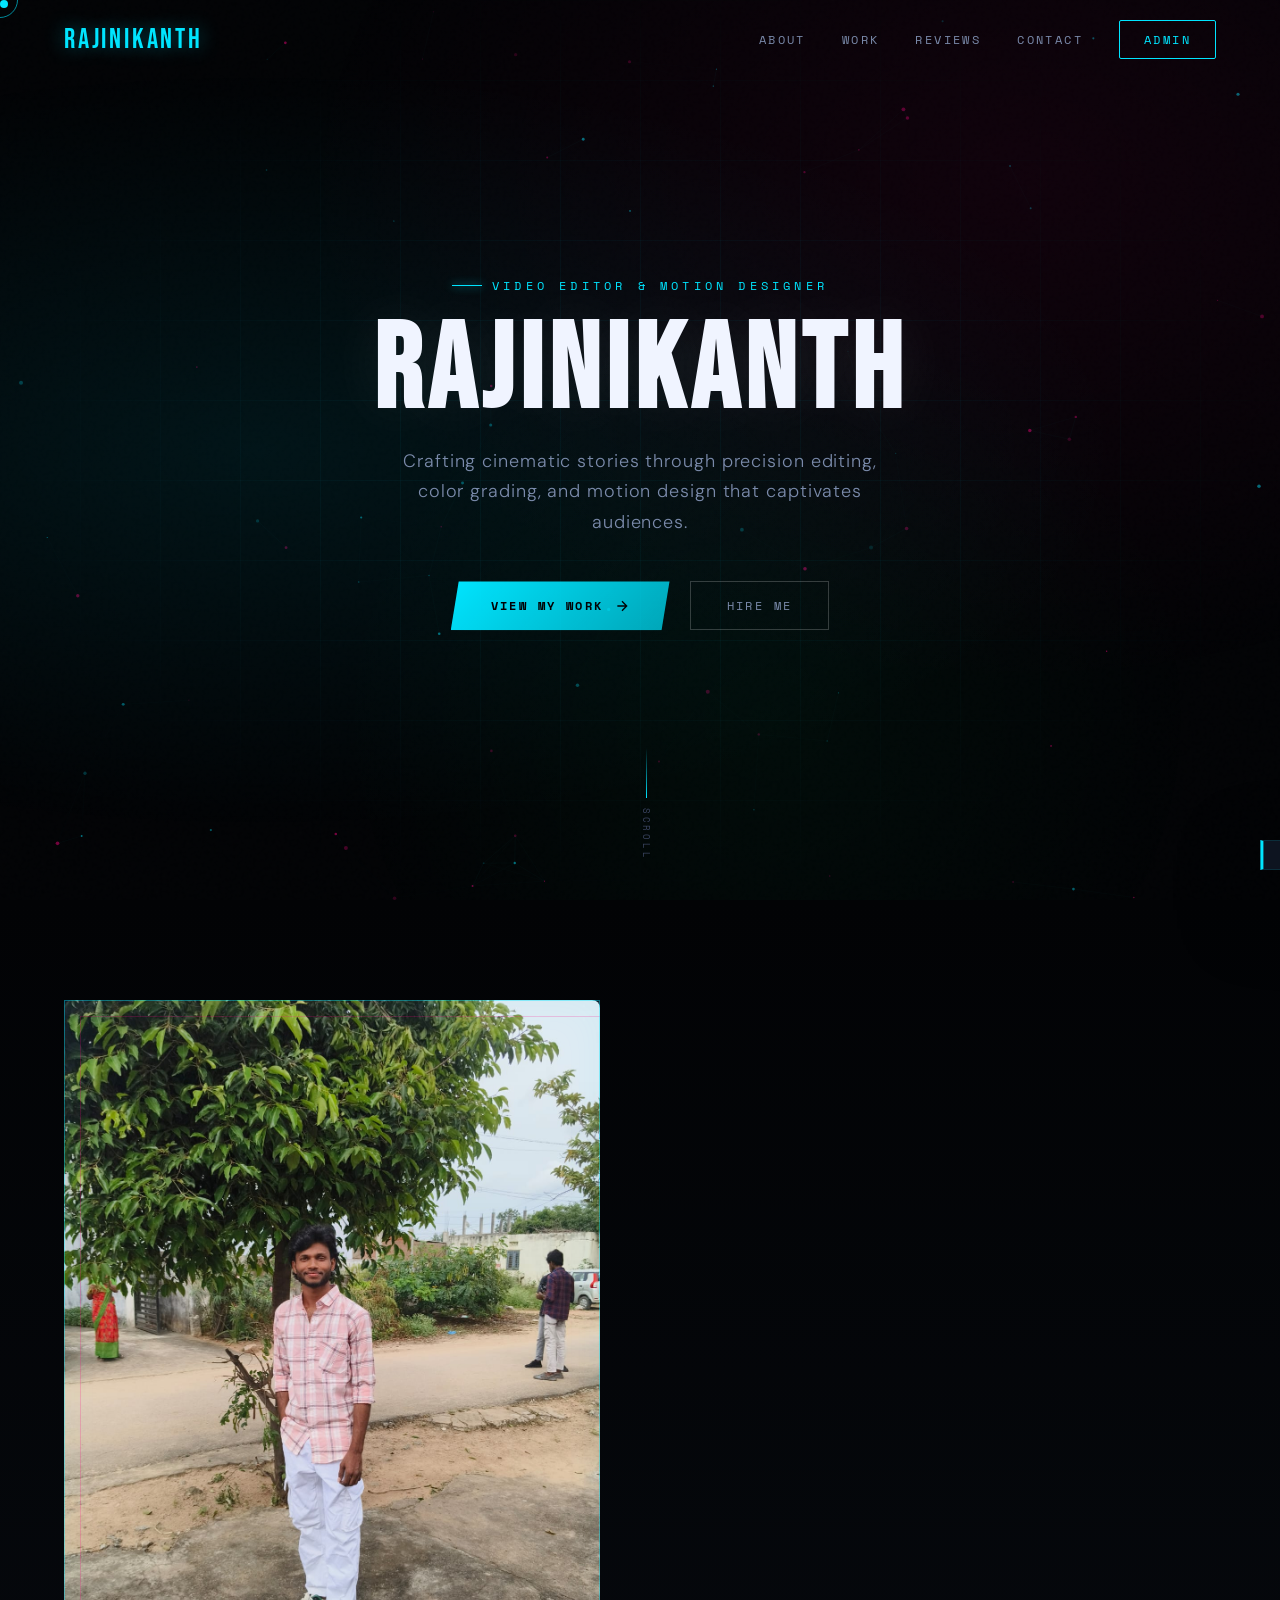
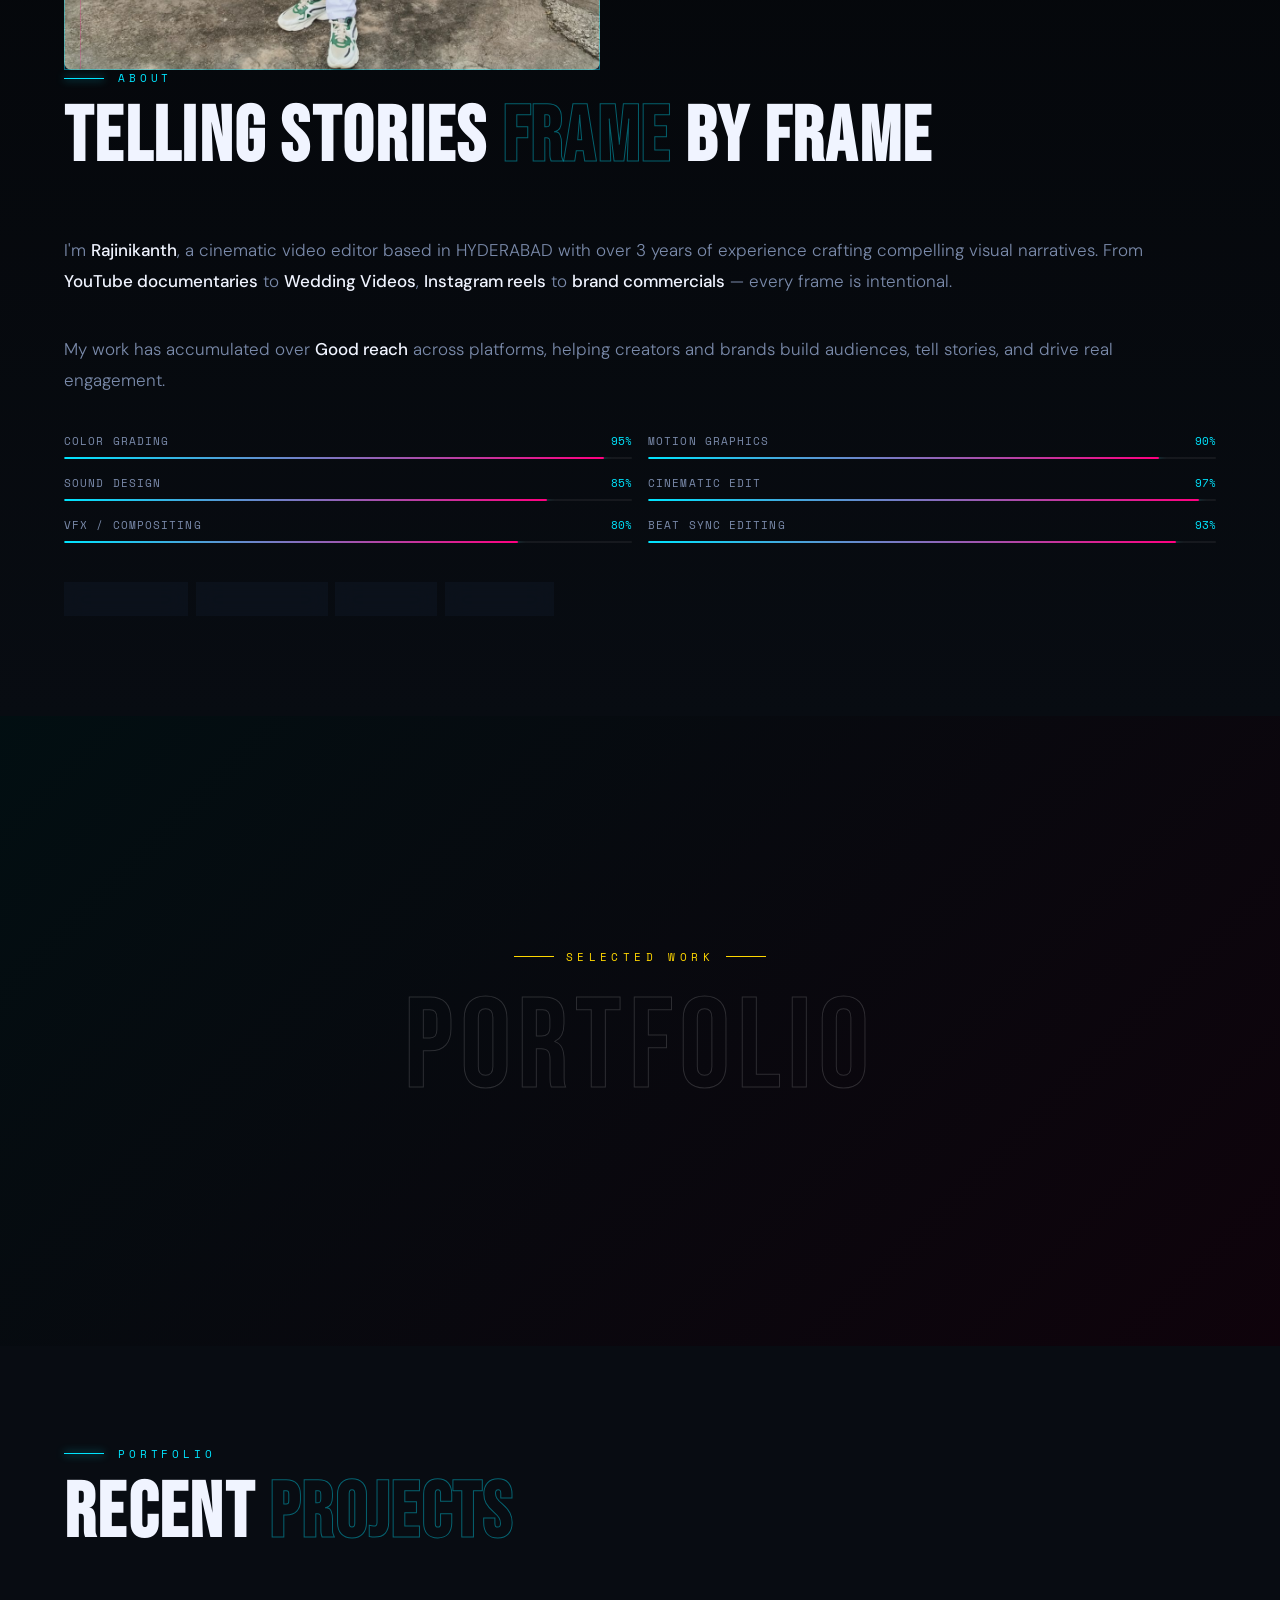
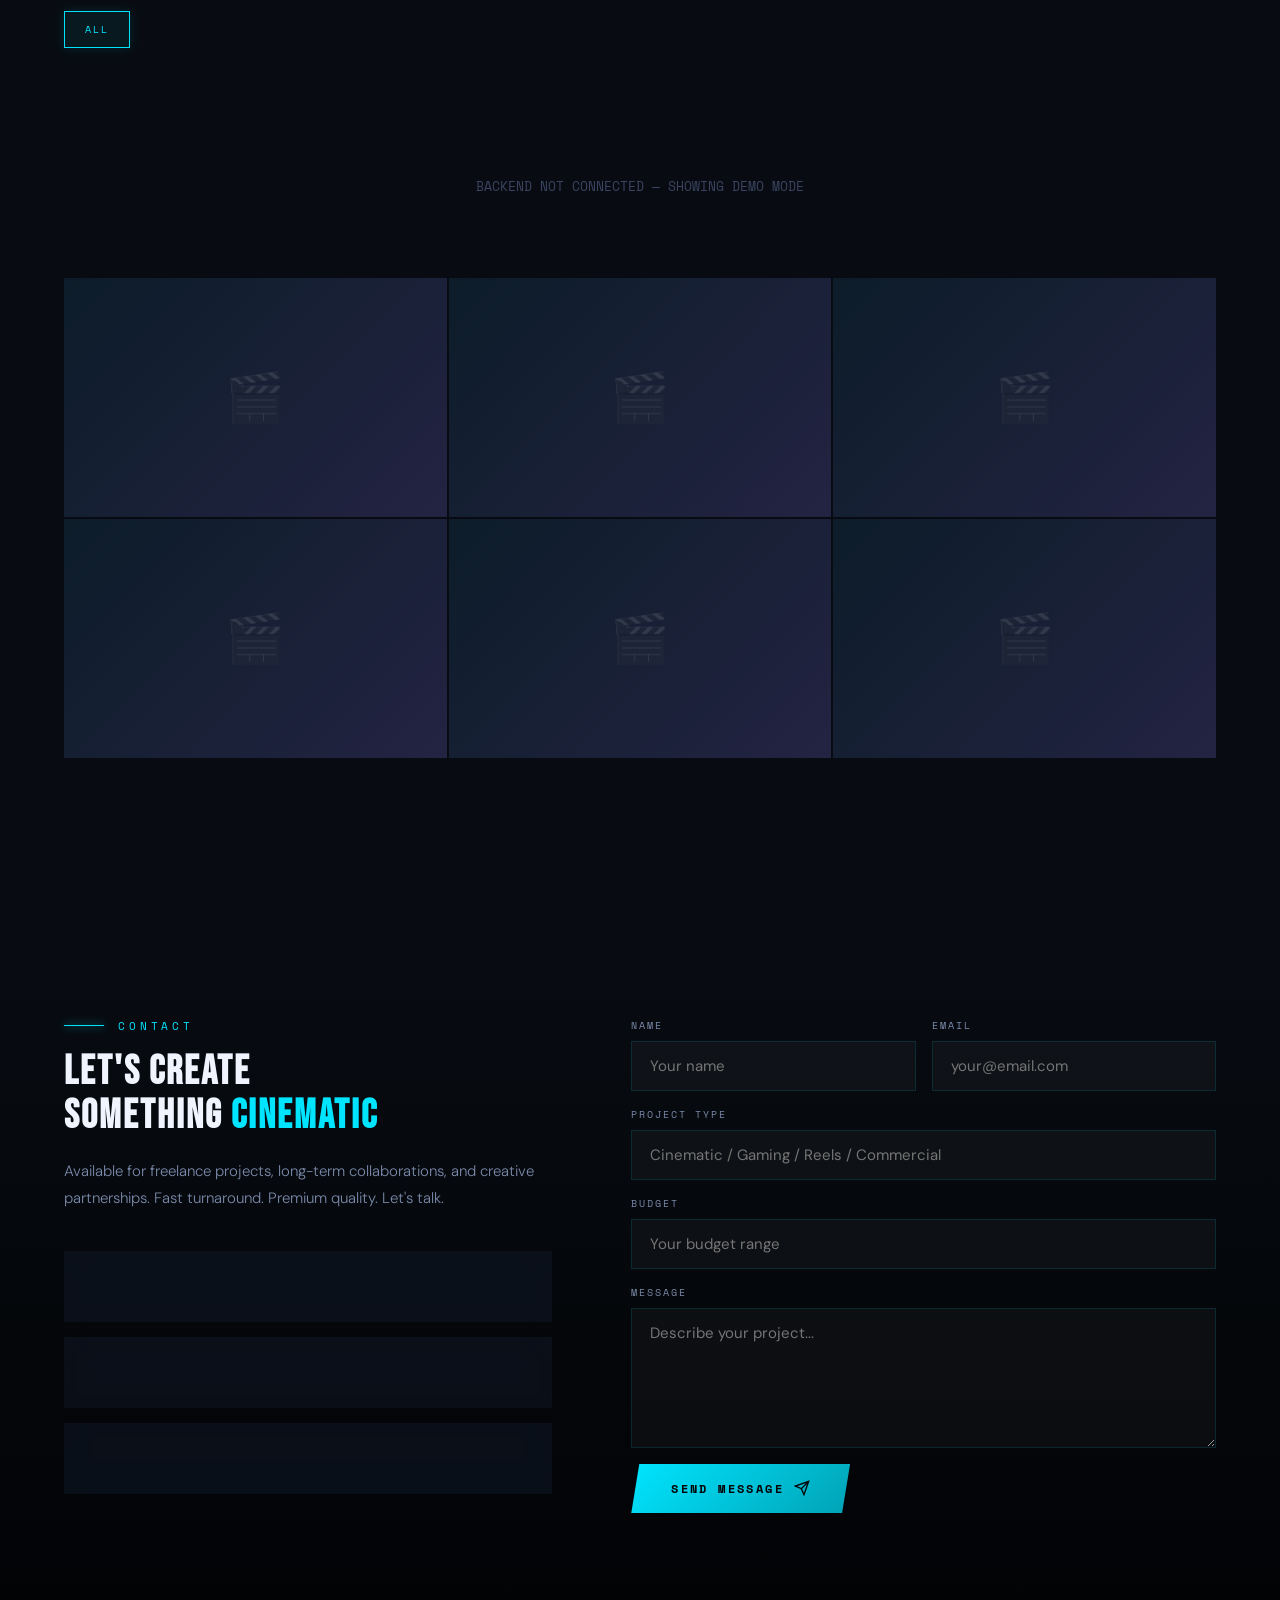
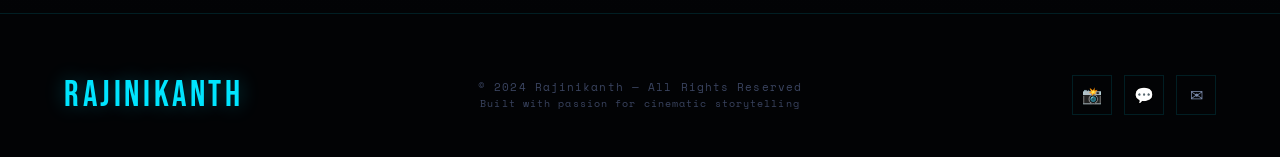
==== index.html @ 60487c16 "Initial frontend commit" ====
<!DOCTYPE html>
<html lang="en">
<head>
  <meta charset="UTF-8">
  <meta name="viewport" content="width=device-width, initial-scale=1.0">
  <meta name="description" content="Professional video & content editor specializing in cinematic edits, gaming montages, motion graphics, and reels.">
  <meta name="keywords" content="video editor, content creator, cinematic, gaming, reels, motion graphics, portfolio">
  <meta property="og:title" content="RAJINIKANTH — Video Editor Portfolio">
  <meta property="og:description" content="Cinematic video editing portfolio">
  <title>RAJINIKANTH — Video Editor Portfolio</title>
  <link rel="stylesheet" href="css/main.css">
  <link rel="preconnect" href="https://fonts.googleapis.com">
</head>
<body>

<!-- CURSOR -->
<div class="cursor-dot"></div>
<div class="cursor-ring"></div>

<!-- LOADING SCREEN -->
<div id="loading-screen">
  <div class="loader-logo">RAJINIKANTH</div>
  <div class="loader-bar-wrap"><div class="loader-bar"></div></div>
  <div class="loader-text">LOADING PORTFOLIO</div>
</div>

<!-- TOAST -->
<div class="toast" id="toast"></div>

<!-- VIDEO MODAL -->
<div id="video-modal">
  <div class="modal-inner">
    <button class="modal-close" onclick="closeModal()">✕</button>
    <div class="video-embed-wrap">
      <div id="modal-video-embed"></div>
    </div>
    <div class="modal-details">
      <div id="modal-title" class="modal-title"></div>
      <div id="modal-desc" class="modal-desc"></div>
      <div class="modal-actions">
        <button class="action-btn" id="modal-like-btn">🤍 Like</button>
        <span id="modal-views" style="font-family:var(--font-mono);font-size:12px;color:var(--text-muted)"></span>
        <span id="modal-likes" style="font-family:var(--font-mono);font-size:12px;color:var(--text-muted)"></span>
      </div>
      <div class="comment-section">
        <h3>Comments</h3>
        <form class="comment-form" id="comment-form">
          <div style="display:grid;grid-template-columns:1fr 1fr;gap:12px">
            <input type="text" name="name" placeholder="Your name *" required>
            <input type="email" name="email" placeholder="Email (optional)">
          </div>
          <textarea name="content" rows="3" placeholder="Write a comment..." required></textarea>
          <button type="submit" class="btn-primary" style="align-self:flex-start;padding:12px 28px;font-size:11px">POST COMMENT</button>
        </form>
        <div class="comment-list" id="comment-list"></div>
      </div>
    </div>
  </div>
</div>

<!-- NAVBAR -->
<nav id="navbar">
  <div class="nav-logo">RAJINIKANTH</div>
  <div class="nav-links">
    <a href="#about">About</a>
    <a href="#portfolio">Work</a>
    <a href="#testimonials">Reviews</a>
    <a href="#contact">Contact</a>
    <a href="pages/admin.html" class="nav-cta">Admin</a>
  </div>
  <button class="hamburger" aria-label="Menu">
    <span></span><span></span><span></span>
  </button>
</nav>

<!-- HERO -->
<section id="hero">
  <div class="hero-bg">
    <canvas id="particles-canvas" class="hero-particles"></canvas>
    <div class="hero-gradient"></div>
    <div class="hero-lines"></div>
  </div>
  <div class="hero-content">
    <div class="hero-tag">Video Editor & Motion Designer</div>
    <h1 class="hero-name">
      <span class="line1">RAJINIKANTH</span>
    </h1>
    <p class="hero-tagline">
      Crafting cinematic stories through precision editing,
      color grading, and motion design that captivates audiences.
    </p>
    <div class="hero-actions">
      <a href="#portfolio" class="btn-primary">
        View My Work
        <svg width="16" height="16" viewBox="0 0 24 24" fill="none" stroke="currentColor" stroke-width="2"><path d="M5 12h14M12 5l7 7-7 7"/></svg>
      </a>
      <a href="#contact" class="btn-outline">Hire Me</a>
    </div>
  </div>
  <div class="hero-scroll">
    <div class="scroll-line"></div>
    <div class="scroll-text">Scroll</div>
  </div>
</section>

<!-- ABOUT -->
<section id="about">
  <div class="section-inner">
    <div class="about-grid">
      <div class="about-visual reveal">
        <div class="about-img-frame">
          <div class="about-placeholder">
    <img src="assets/client.jpeg" alt="Rajinikanth"
         class="about-client-image"></div>
          </div>
        </div>
      </div>
      <div class="about-content">
        <div class="section-label reveal">About</div>
        <h2 class="section-title reveal">Telling Stories <span>Frame</span> By Frame</h2>
        <p class="about-bio reveal">
          I'm <strong>Rajinikanth</strong>, a cinematic video editor based in HYDERABAD with over 3 years of
          experience crafting compelling visual narratives. From <strong>YouTube documentaries</strong> to
          <strong>Wedding Videos</strong>, <strong>Instagram reels</strong> to
          <strong>brand commercials</strong> — every frame is intentional.
        </p>
        <p class="about-bio reveal">
          My work has accumulated over <strong>Good reach</strong> across platforms, helping
          creators and brands build audiences, tell stories, and drive real engagement.
        </p>
        <div class="skills-grid reveal">
          <div class="skill-item">
            <div class="skill-header">
              <span class="skill-name">Color Grading</span>
              <span class="skill-pct">95%</span>
            </div>
            <div class="skill-track"><div class="skill-fill" data-pct="95"></div></div>
          </div>
          <div class="skill-item">
            <div class="skill-header">
              <span class="skill-name">Motion Graphics</span>
              <span class="skill-pct">90%</span>
            </div>
            <div class="skill-track"><div class="skill-fill" data-pct="90"></div></div>
          </div>
          <div class="skill-item">
            <div class="skill-header">
              <span class="skill-name">Sound Design</span>
              <span class="skill-pct">85%</span>
            </div>
            <div class="skill-track"><div class="skill-fill" data-pct="85"></div></div>
          </div>
          <div class="skill-item">
            <div class="skill-header">
              <span class="skill-name">Cinematic Edit</span>
              <span class="skill-pct">97%</span>
            </div>
            <div class="skill-track"><div class="skill-fill" data-pct="97"></div></div>
          </div>
          <div class="skill-item">
            <div class="skill-header">
              <span class="skill-name">VFX / Compositing</span>
              <span class="skill-pct">80%</span>
            </div>
            <div class="skill-track"><div class="skill-fill" data-pct="80"></div></div>
          </div>
          <div class="skill-item">
            <div class="skill-header">
              <span class="skill-name">Beat Sync Editing</span>
              <span class="skill-pct">93%</span>
            </div>
            <div class="skill-track"><div class="skill-fill" data-pct="93"></div></div>
          </div>
        </div>
        <div class="software-tags reveal">
          <span class="sw-tag">Premiere Pro</span>
          <span class="sw-tag">After Effects</span>
          <span class="sw-tag">Photoshop</span>
          <span class="sw-tag">CapCut Pro</span>
        </div>
      </div>
    </div>
  </div>
</section>

<!-- FEATURED BANNER -->
<section id="featured">
  <div class="featured-reel">
    <div class="featured-bg"></div>
    <div class="featured-text">
      <div class="featured-eyebrow">Selected Work</div>
      <div class="featured-big">PORTFOLIO</div>
    </div>
  </div>
</section>

<!-- PORTFOLIO -->
<section id="portfolio">
  <div class="section-inner">
    <div class="section-label reveal">Portfolio</div>
    <h2 class="section-title reveal">Recent <span>Projects</span></h2>
    <div class="filter-bar reveal" id="filter-bar">
      <button class="filter-btn active" data-cat="null">All</button>
    </div>
    <div class="media-grid" id="media-grid"></div>
    <div class="load-more-wrap">
      <button class="btn-outline" id="load-more-btn" style="display:none">Load More Projects</button>
      <div class="pagination-info" id="pagination-info"></div>
    </div>
  </div>
</section>
<!-- CONTACT -->
<section id="contact">
  <div class="section-inner">
    <div class="contact-grid">
      <div class="contact-info reveal">
        <div class="section-label">Contact</div>
        <h3>Let's Create<br>Something <span style="color:var(--neon-cyan)">Cinematic</span></h3>
        <p class="contact-desc">
          Available for freelance projects, long-term collaborations, and creative partnerships.
          Fast turnaround. Premium quality. Let's talk.
        </p>
        <div class="contact-links">
          <a href="mailto:rajinikanth0070@gmail.com" class="contact-link">
            <div class="contact-link-icon">✉</div>
            rajinikanth0070@gmail.com
          </a>
          <a href="https://wa.me/6303651940" target="_blank" class="contact-link">
            <div class="contact-link-icon">💬</div>
            WhatsApp: +91 6303651940
          </a>
          <a href="https://instagram.com/rajinikanth_mr" target="_blank" class="contact-link">
            <div class="contact-link-icon">📸</div>
            @rajinikanth_mr
          </a>
        </div>
      </div>
      <div class="contact-form-wrap reveal reveal-delay-2">
        <form class="contact-form" id="contact-form" action="https://api.web3forms.com/submit" method="POST">
          <!-- Web3Forms Configuration -->
          <input type="hidden" name="access_key" value="26be489a-3b6a-4476-874c-21fc5fff1362">
          <input type="hidden" name="subject" value="New Portfolio Inquiry!">
          <input type="checkbox" name="botcheck" class="hidden" style="display: none;">
          <input type="hidden" name="redirect" value="http://127.0.0.1:5500/index.html">
          
          <div class="form-row">
            <div class="form-group">
              <label class="form-label">Name</label>
              <input class="form-input" name="Name" type="text" placeholder="Your name" required>
            </div>
            <div class="form-group">
              <label class="form-label">Email</label>
              <input class="form-input" name="Email" type="email" placeholder="your@email.com" required>
            </div>
          </div>
          <div class="form-group">
            <label class="form-label">Project Type</label>
            <input class="form-input" name="Project_Type" type="text" placeholder="Cinematic / Gaming / Reels / Commercial">
          </div>
          <div class="form-group">
            <label class="form-label">Budget</label>
            <input class="form-input" name="Budget" type="text" placeholder="Your budget range">
          </div>
          <div class="form-group">
            <label class="form-label">Message</label>
            <textarea class="form-input form-textarea" name="Message" placeholder="Describe your project..." required></textarea>
          </div>
          <button type="submit" class="btn-primary" style="align-self:flex-start">
            Send Message
            <svg width="16" height="16" viewBox="0 0 24 24" fill="none" stroke="currentColor" stroke-width="2"><path d="M22 2L11 13M22 2l-7 20-4-9-9-4 20-7z"/></svg>
          </button>
        </form>
      </div>
    </div>
  </div>
</section>

<!-- FOOTER -->
<footer>
  <div class="footer-inner">
    <div class="footer-logo">Rajinikanth</div>
    <div class="footer-copy">
      © 2024 Rajinikanth — All Rights Reserved<br>
      <span style="color:var(--text-muted);font-size:10px">Built with passion for cinematic storytelling</span>
    </div>
    <div class="footer-socials">
      <a href="https://instagram.com/rajinikanth_mr" target="_blank" class="social-btn">📸</a>
      <a href="https://wa.me/6303651940" target="_blank" class="social-btn">💬</a>
      <a href="mailto:rajinikanth0070@gmail.com" class="social-btn">✉</a>
    </div>
  </div>
</footer>

<script type="module" src="js/main.js"></script>
</body>
</html>
---- css/main.css ----
/* ============================================
   CINEMATIC PORTFOLIO - MAIN STYLES
   Dark Cinematic + Glassmorphism + Neon Accents
   ============================================ */

@import url('https://fonts.googleapis.com/css2?family=Bebas+Neue&family=DM+Sans:ital,opsz,wght@0,9..40,300;0,9..40,400;0,9..40,500;1,9..40,300&family=Space+Mono:wght@400;700&display=swap');

/* ============ ROOT VARIABLES ============ */
:root {
  --bg-void: #020305;
  --bg-dark: #080c12;
  --bg-card: #0d1420;
  --bg-glass: rgba(13, 20, 32, 0.7);
  --neon-cyan: #00e5ff;
  --neon-magenta: #ff0080;
  --neon-gold: #ffd700;
  --neon-green: #00ff88;
  --text-primary: #f0f4ff;
  --text-secondary: #7a8aaa;
  --text-muted: #3a4460;
  --border-glass: rgba(0, 229, 255, 0.12);
  --border-neon: rgba(0, 229, 255, 0.4);
  --shadow-neon: 0 0 40px rgba(0, 229, 255, 0.15);
  --shadow-deep: 0 30px 80px rgba(0, 0, 0, 0.8);
  --font-display: 'Bebas Neue', sans-serif;
  --font-body: 'DM Sans', sans-serif;
  --font-mono: 'Space Mono', monospace;
  --ease-cinematic: cubic-bezier(0.16, 1, 0.3, 1);
  --transition: all 0.4s var(--ease-cinematic);
}

/* ============ RESET & BASE ============ */
*, *::before, *::after { box-sizing: border-box; margin: 0; padding: 0; }
html { scroll-behavior: smooth; font-size: 16px; }
body {
  font-family: var(--font-body);
  background: var(--bg-void);
  color: var(--text-primary);
  overflow-x: hidden;
  cursor: none;
}
img, video { max-width: 100%; display: block; }
a { text-decoration: none; color: inherit; }
button { cursor: none; }

/* ============ CUSTOM CURSOR ============ */
.cursor-dot {
  width: 8px; height: 8px;
  background: var(--neon-cyan);
  border-radius: 50%;
  position: fixed; top: 0; left: 0;
  pointer-events: none;
  z-index: 10000;
  transition: transform 0.1s, opacity 0.3s;
  mix-blend-mode: screen;
}
.cursor-ring {
  width: 36px; height: 36px;
  border: 1.5px solid rgba(0, 229, 255, 0.6);
  border-radius: 50%;
  position: fixed; top: 0; left: 0;
  pointer-events: none;
  z-index: 9999;
  transition: transform 0.15s ease-out, width 0.3s, height 0.3s, border-color 0.3s;
}
.cursor-ring.hover {
  width: 60px; height: 60px;
  border-color: var(--neon-cyan);
  background: rgba(0, 229, 255, 0.06);
}

/* ============ LOADING SCREEN ============ */
#loading-screen {
  position: fixed; inset: 0;
  background: var(--bg-void);
  z-index: 9998;
  display: flex; flex-direction: column;
  align-items: center; justify-content: center;
  gap: 32px;
  transition: opacity 0.8s ease, visibility 0.8s ease;
}
#loading-screen.done { opacity: 0; visibility: hidden; pointer-events: none; }
.loader-logo {
  font-family: var(--font-display);
  font-size: clamp(60px, 10vw, 120px);
  letter-spacing: 0.15em;
  background: linear-gradient(135deg, var(--neon-cyan), var(--neon-magenta));
  -webkit-background-clip: text;
  -webkit-text-fill-color: transparent;
  animation: pulse-glow 1.5s ease-in-out infinite;
}
@keyframes pulse-glow {
  0%, 100% { filter: drop-shadow(0 0 20px rgba(0,229,255,0.3)); }
  50% { filter: drop-shadow(0 0 50px rgba(0,229,255,0.8)); }
}
.loader-bar-wrap {
  width: 280px; height: 2px;
  background: rgba(255,255,255,0.08);
  border-radius: 2px; overflow: hidden;
}
.loader-bar {
  height: 100%; width: 0%;
  background: linear-gradient(90deg, var(--neon-cyan), var(--neon-magenta));
  border-radius: 2px;
  animation: loadBar 2s var(--ease-cinematic) forwards;
  box-shadow: 0 0 12px var(--neon-cyan);
}
@keyframes loadBar { to { width: 100%; } }
.loader-text {
  font-family: var(--font-mono);
  font-size: 11px;
  letter-spacing: 0.3em;
  color: var(--text-secondary);
  animation: fadeFlicker 2s ease-in-out infinite;
}
@keyframes fadeFlicker {
  0%, 100% { opacity: 0.6; }
  50% { opacity: 1; }
}

/* ============ NOISE OVERLAY ============ */
body::before {
  content: '';
  position: fixed; inset: 0;
  background-image: url("data:image/svg+xml,%3Csvg viewBox='0 0 256 256' xmlns='http://www.w3.org/2000/svg'%3E%3Cfilter id='noise'%3E%3CfeTurbulence type='fractalNoise' baseFrequency='0.9' numOctaves='4' stitchTiles='stitch'/%3E%3C/filter%3E%3Crect width='100%25' height='100%25' filter='url(%23noise)' opacity='0.04'/%3E%3C/svg%3E");
  pointer-events: none;
  z-index: 0;
  opacity: 0.4;
}

/* ============ NAVBAR ============ */
#navbar {
  position: fixed; top: 0; left: 0; right: 0; z-index: 500;
  padding: 20px 5%;
  display: flex; align-items: center; justify-content: space-between;
  transition: var(--transition);
}
#navbar.scrolled {
  padding: 14px 5%;
  background: rgba(2, 3, 5, 0.88);
  backdrop-filter: blur(20px);
  border-bottom: 1px solid var(--border-glass);
}
.nav-logo {
  font-family: var(--font-display);
  font-size: 28px;
  letter-spacing: 0.1em;
  color: var(--neon-cyan);
  text-shadow: 0 0 20px rgba(0,229,255,0.4);
}
.nav-links { display: flex; gap: 36px; align-items: center; }
.nav-links a {
  font-family: var(--font-mono);
  font-size: 12px;
  letter-spacing: 0.2em;
  text-transform: uppercase;
  color: var(--text-secondary);
  transition: var(--transition);
  position: relative;
}
.nav-links a::after {
  content: ''; position: absolute; bottom: -4px; left: 0;
  width: 0; height: 1px;
  background: var(--neon-cyan);
  transition: width 0.3s;
}
.nav-links a:hover { color: var(--neon-cyan); }
.nav-links a:hover::after { width: 100%; }
.nav-cta {
  padding: 10px 24px;
  border: 1px solid var(--neon-cyan);
  border-radius: 2px;
  font-family: var(--font-mono);
  font-size: 11px;
  letter-spacing: 0.2em;
  text-transform: uppercase;
  color: var(--neon-cyan) !important;
  transition: var(--transition);
}
.nav-cta:hover {
  background: var(--neon-cyan) !important;
  color: var(--bg-void) !important;
  box-shadow: 0 0 20px rgba(0,229,255,0.4);
}
.nav-cta::after { display: none !important; }
.hamburger { display: none; flex-direction: column; gap: 5px; cursor: none; }
.hamburger span {
  display: block; width: 24px; height: 2px;
  background: var(--text-primary);
  transition: var(--transition);
}

/* ============ HERO ============ */
#hero {
  position: relative; height: 100vh; min-height: 700px;
  display: flex; align-items: center; justify-content: center;
  overflow: hidden;
}
.hero-bg {
  position: absolute; inset: 0; z-index: 0;
}
.hero-particles { position: absolute; inset: 0; }
.hero-gradient {
  position: absolute; inset: 0;
  background: radial-gradient(ellipse at 20% 50%, rgba(0,229,255,0.08) 0%, transparent 60%),
              radial-gradient(ellipse at 80% 20%, rgba(255,0,128,0.06) 0%, transparent 50%),
              radial-gradient(ellipse at 60% 80%, rgba(0,255,136,0.04) 0%, transparent 40%);
}
.hero-lines {
  position: absolute; inset: 0;
  background-image: linear-gradient(rgba(0,229,255,0.04) 1px, transparent 1px),
                    linear-gradient(90deg, rgba(0,229,255,0.04) 1px, transparent 1px);
  background-size: 80px 80px;
  mask-image: radial-gradient(ellipse at center, black 30%, transparent 75%);
}
.hero-content {
  position: relative; z-index: 2;
  text-align: center;
  padding: 0 20px;
}
.hero-tag {
  display: inline-flex; align-items: center; gap: 10px;
  font-family: var(--font-mono);
  font-size: 12px;
  letter-spacing: 0.35em;
  text-transform: uppercase;
  color: var(--neon-cyan);
  margin-bottom: 24px;
  opacity: 0; animation: heroFadeUp 0.8s 0.3s var(--ease-cinematic) forwards;
}
.hero-tag::before {
  content: '';
  width: 30px; height: 1px;
  background: var(--neon-cyan);
  box-shadow: 0 0 8px var(--neon-cyan);
}
.hero-name {
  font-family: var(--font-display);
  font-size: clamp(72px, 12vw, 120px);
  line-height: 0.9;
  letter-spacing: 0.05em;
  margin-bottom: 8px;
  opacity: 0; animation: heroFadeUp 1s 0.5s var(--ease-cinematic) forwards;
}
.hero-name .line1 {
  display: block;
  color: var(--text-primary);
  text-shadow: 0 0 60px rgba(255,255,255,0.08);
}
.hero-name .line2 {
  display: block;
  background: linear-gradient(135deg, var(--neon-cyan) 0%, var(--neon-magenta) 100%);
  -webkit-background-clip: text;
  -webkit-text-fill-color: transparent;
  filter: drop-shadow(0 0 30px rgba(0,229,255,0.4));
}
.hero-tagline {
  font-size: clamp(14px, 2vw, 18px);
  font-weight: 300;
  color: var(--text-secondary);
  letter-spacing: 0.05em;
  max-width: 520px;
  margin: 20px auto 44px;
  line-height: 1.7;
  opacity: 0; animation: heroFadeUp 0.8s 0.8s var(--ease-cinematic) forwards;
}
.hero-actions {
  display: flex; align-items: center; justify-content: center; gap: 20px; flex-wrap: wrap;
  opacity: 0; animation: heroFadeUp 0.8s 1s var(--ease-cinematic) forwards;
}
.btn-primary {
  display: inline-flex; align-items: center; gap: 10px;
  padding: 16px 40px;
  background: linear-gradient(135deg, var(--neon-cyan), rgba(0,229,255,0.7));
  color: var(--bg-void);
  font-family: var(--font-mono);
  font-size: 12px;
  font-weight: 700;
  letter-spacing: 0.2em;
  text-transform: uppercase;
  border: none;
  clip-path: polygon(8px 0%, 100% 0%, calc(100% - 8px) 100%, 0% 100%);
  transition: var(--transition);
  box-shadow: 0 0 30px rgba(0,229,255,0.3);
}
.btn-primary:hover {
  box-shadow: 0 0 60px rgba(0,229,255,0.6), 0 0 120px rgba(0,229,255,0.2);
  transform: translateY(-2px);
}
.btn-outline {
  display: inline-flex; align-items: center; gap: 10px;
  padding: 15px 36px;
  border: 1px solid rgba(255,255,255,0.2);
  color: var(--text-secondary);
  font-family: var(--font-mono);
  font-size: 12px;
  letter-spacing: 0.2em;
  text-transform: uppercase;
  transition: var(--transition);
}
.btn-outline:hover {
  border-color: var(--neon-cyan);
  color: var(--neon-cyan);
}
.hero-scroll {
  position: absolute; bottom: 40px; left: 50%;
  transform: translateX(-50%);
  display: flex; flex-direction: column; align-items: center; gap: 10px;
  opacity: 0; animation: heroFadeUp 0.8s 1.3s var(--ease-cinematic) forwards;
  z-index: 2;
}
.scroll-line {
  width: 1px; height: 50px;
  background: linear-gradient(to bottom, transparent, var(--neon-cyan));
  animation: scrollPulse 2s ease-in-out infinite;
}
@keyframes scrollPulse {
  0%, 100% { opacity: 0.4; }
  50% { opacity: 1; }
}
.scroll-text {
  font-family: var(--font-mono);
  font-size: 9px;
  letter-spacing: 0.3em;
  color: var(--text-muted);
  text-transform: uppercase;
  writing-mode: vertical-rl;
}
@keyframes heroFadeUp {
  from { opacity: 0; transform: translateY(30px); }
  to { opacity: 1; transform: translateY(0); }
}

/* ============ SECTION SHARED ============ */
section { position: relative; }
.section-inner { max-width: 1300px; margin: 0 auto; padding: 100px 5%; }
.section-label {
  display: flex; align-items: center; gap: 14px;
  font-family: var(--font-mono);
  font-size: 11px;
  letter-spacing: 0.35em;
  color: var(--neon-cyan);
  text-transform: uppercase;
  margin-bottom: 16px;
}
.section-label::before {
  content: '';
  width: 40px; height: 1px;
  background: var(--neon-cyan);
  box-shadow: 0 0 8px var(--neon-cyan);
}
.section-title {
  font-family: var(--font-display);
  font-size: clamp(44px, 6vw, 88px);
  line-height: 0.95;
  letter-spacing: 0.03em;
  color: var(--text-primary);
  margin-bottom: 60px;
}
.section-title span {
  color: transparent;
  -webkit-text-stroke: 1px rgba(0,229,255,0.4);
}

/* ============ ABOUT ============ */
#about {
  background: linear-gradient(180deg, var(--bg-void) 0%, var(--bg-dark) 100%);
}
.about-grid {
  display: grid;
  grid-template-columns: 1fr 1fr;
  gap: 80px;
  align-items: center;
}
.about-visual {
  position: relative;
}
.about-img-frame {
  position: relative;
  aspect-ratio: 4/5;
  overflow: hidden;
}
.about-img-frame::before {
  content: '';
  position: absolute; inset: 0;
  border: 1px solid var(--border-neon);
  z-index: 2; pointer-events: none;
  box-shadow: inset 0 0 40px rgba(0,229,255,0.05);
}
.about-img-frame::after {
  content: '';
  position: absolute;
  top: 16px; right: -16px; bottom: -16px; left: 16px;
  border: 1px solid rgba(255,0,128,0.2);
  z-index: 0;
}
.about-placeholder {
  width: 100%; height: 100%;
  background: linear-gradient(135deg, var(--bg-card) 0%, #131d2e 100%);
  display: flex; align-items: center; justify-content: center;
  position: relative;
}
.about-placeholder-icon {
  font-size: 80px; opacity: 0.15;
}
.about-stats {
  display: grid; grid-template-columns: 1fr 1fr;
  gap: 1px; background: var(--border-glass);
  position: absolute; bottom: -1px; left: 0; right: 0;
}
.about-stat {
  background: rgba(8,12,18,0.95);
  padding: 20px;
  text-align: center;
}
.about-stat-num {
  font-family: var(--font-display);
  font-size: 44px;
  color: var(--neon-cyan);
  line-height: 1;
  text-shadow: 0 0 20px rgba(0,229,255,0.4);
}
.about-stat-label {
  font-family: var(--font-mono);
  font-size: 10px;
  letter-spacing: 0.2em;
  color: var(--text-secondary);
  text-transform: uppercase;
  margin-top: 4px;
}
.about-bio {
  font-size: 17px;
  font-weight: 300;
  line-height: 1.85;
  color: var(--text-secondary);
  margin-bottom: 36px;
}
.about-bio strong { color: var(--text-primary); font-weight: 500; }
.skills-grid {
  display: grid; grid-template-columns: 1fr 1fr; gap: 16px;
  margin-bottom: 40px;
}
.skill-item { }
.skill-header {
  display: flex; justify-content: space-between;
  margin-bottom: 8px;
}
.skill-name {
  font-family: var(--font-mono);
  font-size: 11px;
  letter-spacing: 0.1em;
  text-transform: uppercase;
  color: var(--text-secondary);
}
.skill-pct {
  font-family: var(--font-mono);
  font-size: 11px;
  color: var(--neon-cyan);
}
.skill-track {
  height: 2px;
  background: rgba(255,255,255,0.06);
  border-radius: 2px; overflow: hidden;
}
.skill-fill {
  height: 100%; width: 0;
  background: linear-gradient(90deg, var(--neon-cyan), var(--neon-magenta));
  border-radius: 2px;
  transition: width 1.5s var(--ease-cinematic);
  box-shadow: 0 0 8px var(--neon-cyan);
}
.software-tags {
  display: flex; flex-wrap: wrap; gap: 8px;
}
.sw-tag {
  padding: 8px 16px;
  border: 1px solid var(--border-glass);
  background: var(--bg-glass);
  backdrop-filter: blur(10px);
  font-family: var(--font-mono);
  font-size: 10px;
  letter-spacing: 0.15em;
  color: var(--text-secondary);
  text-transform: uppercase;
  transition: var(--transition);
}
.sw-tag:hover {
  border-color: var(--neon-cyan);
  color: var(--neon-cyan);
  box-shadow: 0 0 12px rgba(0,229,255,0.15);
}

/* ============ PORTFOLIO ============ */
#portfolio { background: var(--bg-dark); }
.filter-bar {
  display: flex; align-items: center; gap: 8px;
  flex-wrap: wrap;
  margin-bottom: 48px;
}
.filter-btn {
  padding: 10px 20px;
  background: transparent;
  border: 1px solid var(--border-glass);
  color: var(--text-secondary);
  font-family: var(--font-mono);
  font-size: 10px;
  letter-spacing: 0.2em;
  text-transform: uppercase;
  transition: var(--transition);
}
.filter-btn.active, .filter-btn:hover {
  border-color: var(--neon-cyan);
  color: var(--neon-cyan);
  background: rgba(0,229,255,0.06);
  box-shadow: 0 0 12px rgba(0,229,255,0.12);
}
.media-grid {
  display: grid;
  grid-template-columns: repeat(auto-fill, minmax(360px, 1fr));
  gap: 2px;
}
.media-card {
  position: relative;
  aspect-ratio: 16/10;
  overflow: hidden;
  cursor: none;
  background: var(--bg-card);
  transition: transform 0.5s var(--ease-cinematic);
}
.media-card:hover { transform: scale(1.01); z-index: 2; }
.media-thumb {
  width: 100%; height: 100%;
  object-fit: cover;
  transition: transform 0.7s var(--ease-cinematic);
}
.media-thumb-placeholder {
  width: 100%; height: 100%;
  background: linear-gradient(135deg, var(--bg-card), #1a2540);
  display: flex; align-items: center; justify-content: center;
  position: relative; overflow: hidden;
}
.media-thumb-placeholder::before {
  content: '';
  position: absolute; inset: 0;
  background: linear-gradient(135deg, rgba(0,229,255,0.04), rgba(255,0,128,0.04));
}
.thumb-icon { font-size: 48px; opacity: 0.12; position: relative; z-index: 1; }
.media-card:hover .media-thumb { transform: scale(1.07); }
.media-overlay {
  position: absolute; inset: 0;
  background: linear-gradient(to top, rgba(2,3,5,0.95) 0%, rgba(2,3,5,0.4) 50%, transparent 100%);
  opacity: 0;
  transition: opacity 0.4s;
  display: flex; flex-direction: column; justify-content: flex-end;
  padding: 24px;
}
.media-card:hover .media-overlay { opacity: 1; }
.media-category-tag {
  font-family: var(--font-mono);
  font-size: 9px;
  letter-spacing: 0.3em;
  text-transform: uppercase;
  color: var(--neon-cyan);
  margin-bottom: 8px;
}
.media-title-card {
  font-size: 18px;
  font-weight: 500;
  color: var(--text-primary);
  margin-bottom: 12px;
  line-height: 1.3;
}
.media-meta {
  display: flex; align-items: center; gap: 16px;
  font-family: var(--font-mono);
  font-size: 10px;
  color: var(--text-secondary);
}
.media-meta span { display: flex; align-items: center; gap: 5px; }
.media-actions {
  display: flex; align-items: center; gap: 8px;
  margin-top: 14px;
}
.action-btn {
  display: flex; align-items: center; gap: 6px;
  padding: 8px 14px;
  background: rgba(255,255,255,0.08);
  border: 1px solid rgba(255,255,255,0.1);
  color: var(--text-secondary);
  font-family: var(--font-mono);
  font-size: 10px;
  letter-spacing: 0.1em;
  transition: var(--transition);
  cursor: none;
}
.action-btn:hover { border-color: var(--neon-cyan); color: var(--neon-cyan); }
.action-btn.liked { color: var(--neon-magenta); border-color: var(--neon-magenta); }
.play-btn-card {
  position: absolute;
  top: 50%; left: 50%;
  transform: translate(-50%, -50%) scale(0.7);
  width: 56px; height: 56px;
  border: 2px solid rgba(255,255,255,0.6);
  border-radius: 50%;
  display: flex; align-items: center; justify-content: center;
  background: rgba(0,0,0,0.4);
  backdrop-filter: blur(10px);
  opacity: 0;
  transition: all 0.4s var(--ease-cinematic);
}
.media-card:hover .play-btn-card {
  opacity: 1;
  transform: translate(-50%, -50%) scale(1);
}
.play-btn-card svg { margin-left: 4px; }
.load-more-wrap { text-align: center; margin-top: 60px; }
.pagination-info {
  font-family: var(--font-mono);
  font-size: 11px;
  color: var(--text-muted);
  text-align: center;
  margin-top: 20px;
  letter-spacing: 0.1em;
}

/* ============ VIDEO MODAL ============ */
#video-modal {
  position: fixed; inset: 0; z-index: 2000;
  background: rgba(0,0,0,0.96);
  display: flex; align-items: center; justify-content: center;
  opacity: 0; visibility: hidden;
  transition: all 0.4s;
}
#video-modal.open { opacity: 1; visibility: visible; }
.modal-inner {
  width: 90vw; max-width: 1000px;
  position: relative;
}
.modal-close {
  position: absolute;
  top: -50px; right: 0;
  width: 40px; height: 40px;
  display: flex; align-items: center; justify-content: center;
  background: rgba(255,255,255,0.05);
  border: 1px solid var(--border-glass);
  color: var(--text-primary);
  font-size: 20px;
  cursor: none;
  transition: var(--transition);
}
.modal-close:hover { background: rgba(255,0,128,0.15); border-color: var(--neon-magenta); }
.video-embed-wrap {
  position: relative;
  padding-bottom: 56.25%; height: 0;
  overflow: hidden;
  background: #000;
}
.video-embed-wrap iframe {
  position: absolute; top: 0; left: 0;
  width: 100%; height: 100%;
  border: none;
}
.modal-details {
  padding: 24px 0;
  border-top: 1px solid var(--border-glass);
  margin-top: 20px;
}
.modal-title {
  font-family: var(--font-display);
  font-size: 32px;
  letter-spacing: 0.05em;
  color: var(--text-primary);
  margin-bottom: 10px;
}
.modal-desc {
  font-size: 14px;
  color: var(--text-secondary);
  line-height: 1.7;
  margin-bottom: 20px;
}
.modal-actions {
  display: flex; align-items: center; gap: 12px;
}
.comment-section { margin-top: 30px; }
.comment-section h3 {
  font-family: var(--font-mono);
  font-size: 12px;
  letter-spacing: 0.2em;
  text-transform: uppercase;
  color: var(--text-secondary);
  margin-bottom: 20px;
}
.comment-form { display: flex; flex-direction: column; gap: 12px; margin-bottom: 24px; }
.comment-form input, .comment-form textarea {
  background: rgba(255,255,255,0.04);
  border: 1px solid var(--border-glass);
  padding: 12px 16px;
  color: var(--text-primary);
  font-family: var(--font-body);
  font-size: 14px;
  outline: none;
  transition: border-color 0.3s;
}
.comment-form input:focus, .comment-form textarea:focus {
  border-color: var(--neon-cyan);
}
.comment-list { display: flex; flex-direction: column; gap: 16px; max-height: 300px; overflow-y: auto; }
.comment-item {
  padding: 14px 16px;
  background: rgba(255,255,255,0.03);
  border-left: 2px solid var(--border-glass);
}
.comment-author {
  font-family: var(--font-mono);
  font-size: 11px;
  color: var(--neon-cyan);
  letter-spacing: 0.1em;
  margin-bottom: 6px;
}
.comment-text { font-size: 14px; color: var(--text-secondary); line-height: 1.6; }
.comment-date {
  font-family: var(--font-mono);
  font-size: 10px;
  color: var(--text-muted);
  margin-top: 6px;
}

/* ============ TESTIMONIALS ============ */
#testimonials {
  background: var(--bg-void);
  overflow: hidden;
}
.testimonials-grid {
  display: grid;
  grid-template-columns: repeat(auto-fill, minmax(280px, 1fr));
  gap: 1px;
  background: var(--border-glass);
}
.testimonial-card {
  background: var(--bg-dark);
  padding: 40px;
  position: relative;
  overflow: hidden;
  transition: var(--transition);
}
.testimonial-card::before {
  content: '';
  position: absolute; top: 0; left: 0; right: 0; height: 1px;
  background: linear-gradient(90deg, transparent, var(--neon-cyan), transparent);
  transform: scaleX(0);
  transition: transform 0.5s;
}
.testimonial-card:hover::before { transform: scaleX(1); }
.testimonial-card:hover { background: var(--bg-card); }
.quote-mark {
  font-family: var(--font-display);
  font-size: 80px;
  line-height: 0.7;
  color: var(--neon-cyan);
  opacity: 0.15;
  margin-bottom: 20px;
}
.testimonial-text {
  font-size: 15px;
  font-weight: 300;
  line-height: 1.8;
  color: var(--text-secondary);
  margin-bottom: 30px;
  font-style: italic;
}
.testimonial-author {
  display: flex; align-items: center; gap: 14px;
}
.author-avatar {
  width: 44px; height: 44px;
  border-radius: 50%;
  background: linear-gradient(135deg, var(--neon-cyan), var(--neon-magenta));
  display: flex; align-items: center; justify-content: center;
  font-family: var(--font-display);
  font-size: 18px;
  color: var(--bg-void);
  flex-shrink: 0;
}
.author-name {
  font-size: 15px;
  font-weight: 500;
  color: var(--text-primary);
}
.author-role {
  font-family: var(--font-mono);
  font-size: 10px;
  letter-spacing: 0.1em;
  color: var(--neon-cyan);
  margin-top: 2px;
}
.stars {
  display: flex; gap: 3px; margin-bottom: 16px;
}
.star { color: var(--neon-gold); font-size: 14px; }

/* ============ CONTACT ============ */
#contact {
  background: linear-gradient(180deg, var(--bg-dark) 0%, var(--bg-void) 100%);
}
.contact-grid {
  display: grid;
  grid-template-columns: 1fr 1.2fr;
  gap: 80px;
  align-items: start;
}
.contact-info h3 {
  font-family: var(--font-display);
  font-size: 40px;
  letter-spacing: 0.05em;
  color: var(--text-primary);
  margin-bottom: 20px;
  line-height: 1.1;
}
.contact-desc {
  font-size: 15px;
  font-weight: 300;
  line-height: 1.8;
  color: var(--text-secondary);
  margin-bottom: 40px;
}
.contact-links { display: flex; flex-direction: column; gap: 16px; }
.contact-link {
  display: flex; align-items: center; gap: 16px;
  padding: 16px 20px;
  border: 1px solid var(--border-glass);
  background: var(--bg-glass);
  backdrop-filter: blur(10px);
  transition: var(--transition);
  color: var(--text-secondary);
  font-size: 14px;
}
.contact-link:hover {
  border-color: var(--neon-cyan);
  color: var(--text-primary);
  box-shadow: 0 0 20px rgba(0,229,255,0.08);
}
.contact-link-icon {
  width: 36px; height: 36px;
  display: flex; align-items: center; justify-content: center;
  background: rgba(0,229,255,0.08);
  border: 1px solid var(--border-glass);
  color: var(--neon-cyan);
  font-size: 16px;
  flex-shrink: 0;
}
.contact-form { display: flex; flex-direction: column; gap: 16px; }
.form-row { display: grid; grid-template-columns: 1fr 1fr; gap: 16px; }
.form-group { display: flex; flex-direction: column; gap: 8px; }
.form-label {
  font-family: var(--font-mono);
  font-size: 10px;
  letter-spacing: 0.2em;
  text-transform: uppercase;
  color: var(--text-secondary);
}
.form-input {
  background: rgba(255,255,255,0.03);
  border: 1px solid var(--border-glass);
  padding: 14px 18px;
  color: var(--text-primary);
  font-family: var(--font-body);
  font-size: 15px;
  outline: none;
  transition: border-color 0.3s;
}
.form-input:focus { border-color: var(--neon-cyan); }
.form-textarea {
  min-height: 140px;
  resize: vertical;
  font-family: var(--font-body);
}

/* ============ FOOTER ============ */
footer {
  border-top: 1px solid var(--border-glass);
  padding: 60px 5% 40px;
  position: relative;
}
.footer-inner {
  max-width: 1300px; margin: 0 auto;
  display: grid;
  grid-template-columns: 1fr auto 1fr;
  align-items: center;
  gap: 40px;
}
.footer-logo {
  font-family: var(--font-display);
  font-size: 36px;
  letter-spacing: 0.1em;
  color: var(--neon-cyan);
  text-shadow: 0 0 20px rgba(0,229,255,0.3);
}
.footer-copy {
  font-family: var(--font-mono);
  font-size: 11px;
  letter-spacing: 0.1em;
  color: var(--text-muted);
  text-align: center;
}
.footer-socials { display: flex; gap: 12px; justify-content: flex-end; }
.social-btn {
  width: 40px; height: 40px;
  display: flex; align-items: center; justify-content: center;
  border: 1px solid var(--border-glass);
  color: var(--text-secondary);
  font-size: 16px;
  transition: var(--transition);
}
.social-btn:hover {
  border-color: var(--neon-cyan);
  color: var(--neon-cyan);
  box-shadow: 0 0 16px rgba(0,229,255,0.2);
}

/* ============ SCROLL REVEAL ============ */
.reveal {
  opacity: 0;
  transform: translateY(40px);
  transition: opacity 0.8s var(--ease-cinematic), transform 0.8s var(--ease-cinematic);
}
.reveal.visible { opacity: 1; transform: translateY(0); }
.reveal-delay-1 { transition-delay: 0.1s; }
.reveal-delay-2 { transition-delay: 0.2s; }
.reveal-delay-3 { transition-delay: 0.3s; }
.reveal-delay-4 { transition-delay: 0.4s; }

/* ============ FEATURED SECTION ============ */
#featured {
  background: var(--bg-void);
  padding: 0;
}
.featured-reel {
  position: relative;
  height: 70vh; min-height: 500px;
  display: flex; align-items: center; justify-content: center;
  overflow: hidden;
}
.featured-bg {
  position: absolute; inset: 0;
  background: linear-gradient(135deg, rgba(0,229,255,0.05), rgba(255,0,128,0.05));
}
.featured-text {
  position: relative; z-index: 2;
  text-align: center;
}
.featured-eyebrow {
  font-family: var(--font-mono);
  font-size: 11px;
  letter-spacing: 0.4em;
  color: var(--neon-gold);
  text-transform: uppercase;
  margin-bottom: 20px;
  display: flex; align-items: center; justify-content: center; gap: 12px;
}
.featured-eyebrow::before, .featured-eyebrow::after {
  content: '';
  width: 40px; height: 1px;
  background: var(--neon-gold);
}
.featured-big {
  font-family: var(--font-display);
  font-size: clamp(56px, 10vw, 140px);
  letter-spacing: 0.05em;
  line-height: 1;
  color: transparent;
  -webkit-text-stroke: 1px rgba(255,255,255,0.15);
  position: relative;
}

/* ============ TOAST ============ */
.toast {
  position: fixed; bottom: 30px; right: 30px;
  padding: 14px 24px;
  background: var(--bg-card);
  border: 1px solid var(--border-glass);
  border-left: 3px solid var(--neon-cyan);
  font-family: var(--font-mono);
  font-size: 12px;
  letter-spacing: 0.1em;
  color: var(--text-primary);
  z-index: 5000;
  transform: translateX(120%);
  transition: transform 0.4s var(--ease-cinematic);
  box-shadow: var(--shadow-deep);
}
.toast.show { transform: translateX(0); }
.toast.success { border-left-color: var(--neon-green); }
.toast.error { border-left-color: var(--neon-magenta); }

/* ============ RESPONSIVE ============ */
@media (max-width: 1024px) {
  .about-grid { grid-template-columns: 1fr; gap: 50px; }
  .about-visual { max-width: 400px; }
  .contact-grid { grid-template-columns: 1fr; gap: 50px; }
}
@media (max-width: 768px) {
  .nav-links { display: none; }
  .hamburger { display: flex; }
  .nav-links.open {
    display: flex; flex-direction: column;
    position: fixed; inset: 0;
    background: rgba(2,3,5,0.98);
    backdrop-filter: blur(20px);
    align-items: center; justify-content: center;
    gap: 30px; z-index: 450;
  }
  .nav-links.open a { font-size: 20px; }
  .media-grid { grid-template-columns: 1fr; }
  .footer-inner { grid-template-columns: 1fr; text-align: center; }
  .footer-socials { justify-content: center; }
  .form-row { grid-template-columns: 1fr; }
  .skills-grid { grid-template-columns: 1fr; }
  .hero-actions { flex-direction: column; }
}
.about-client-image {
    width: 100%;
    height: 100%;
    object-fit: cover;
    border-radius: 8px;
    display: block;
}
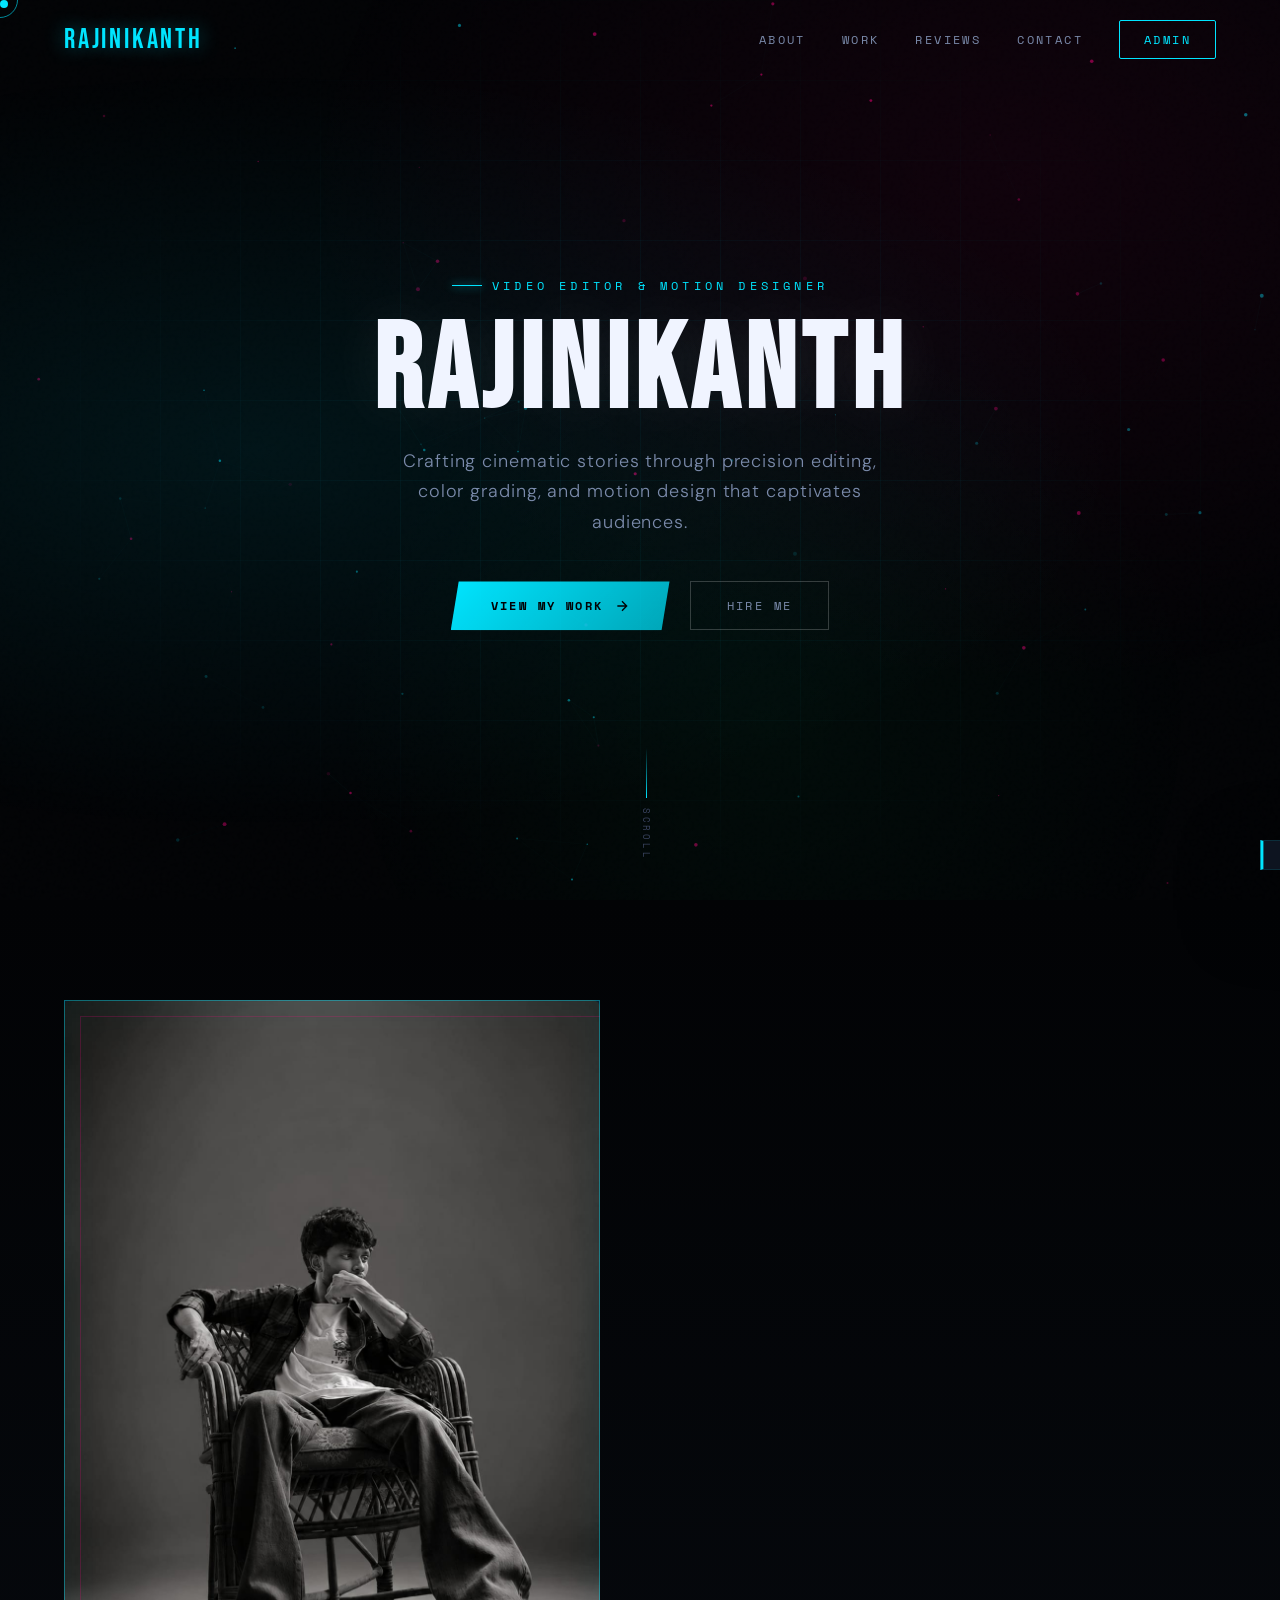
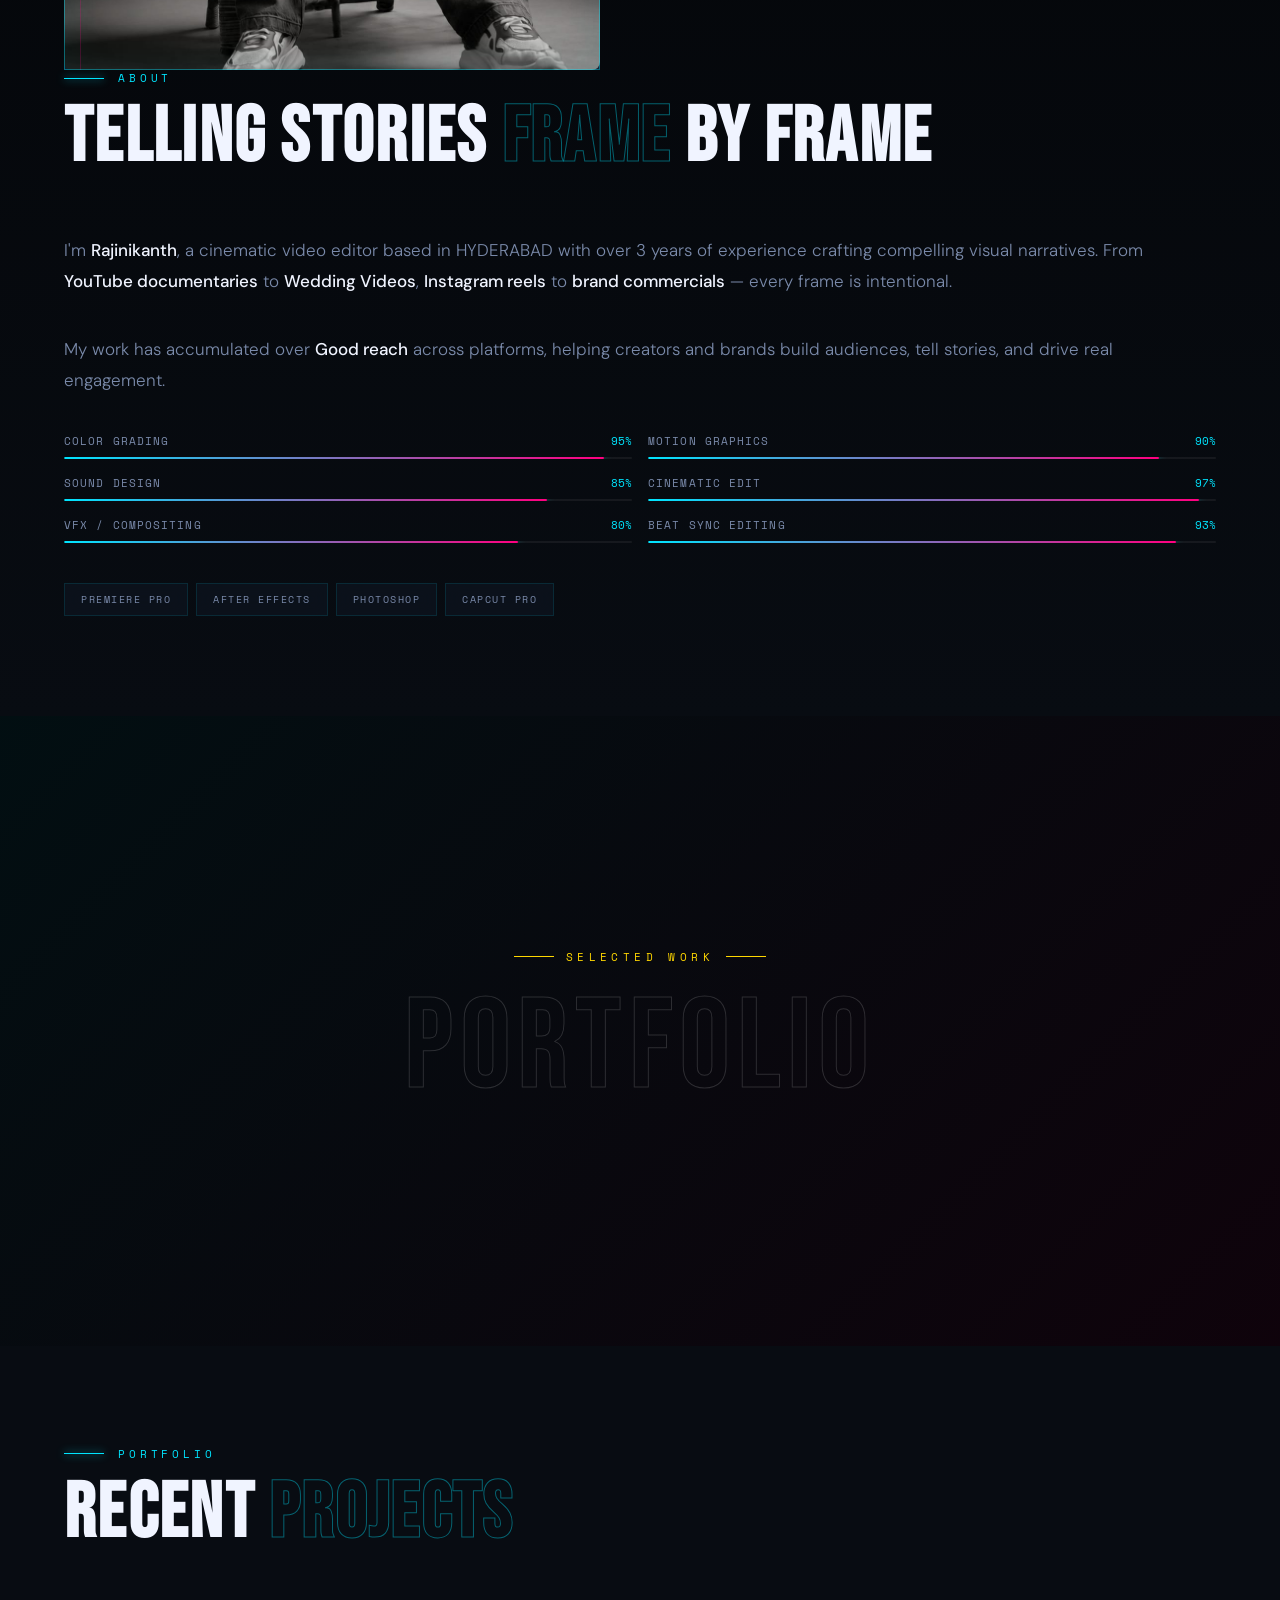
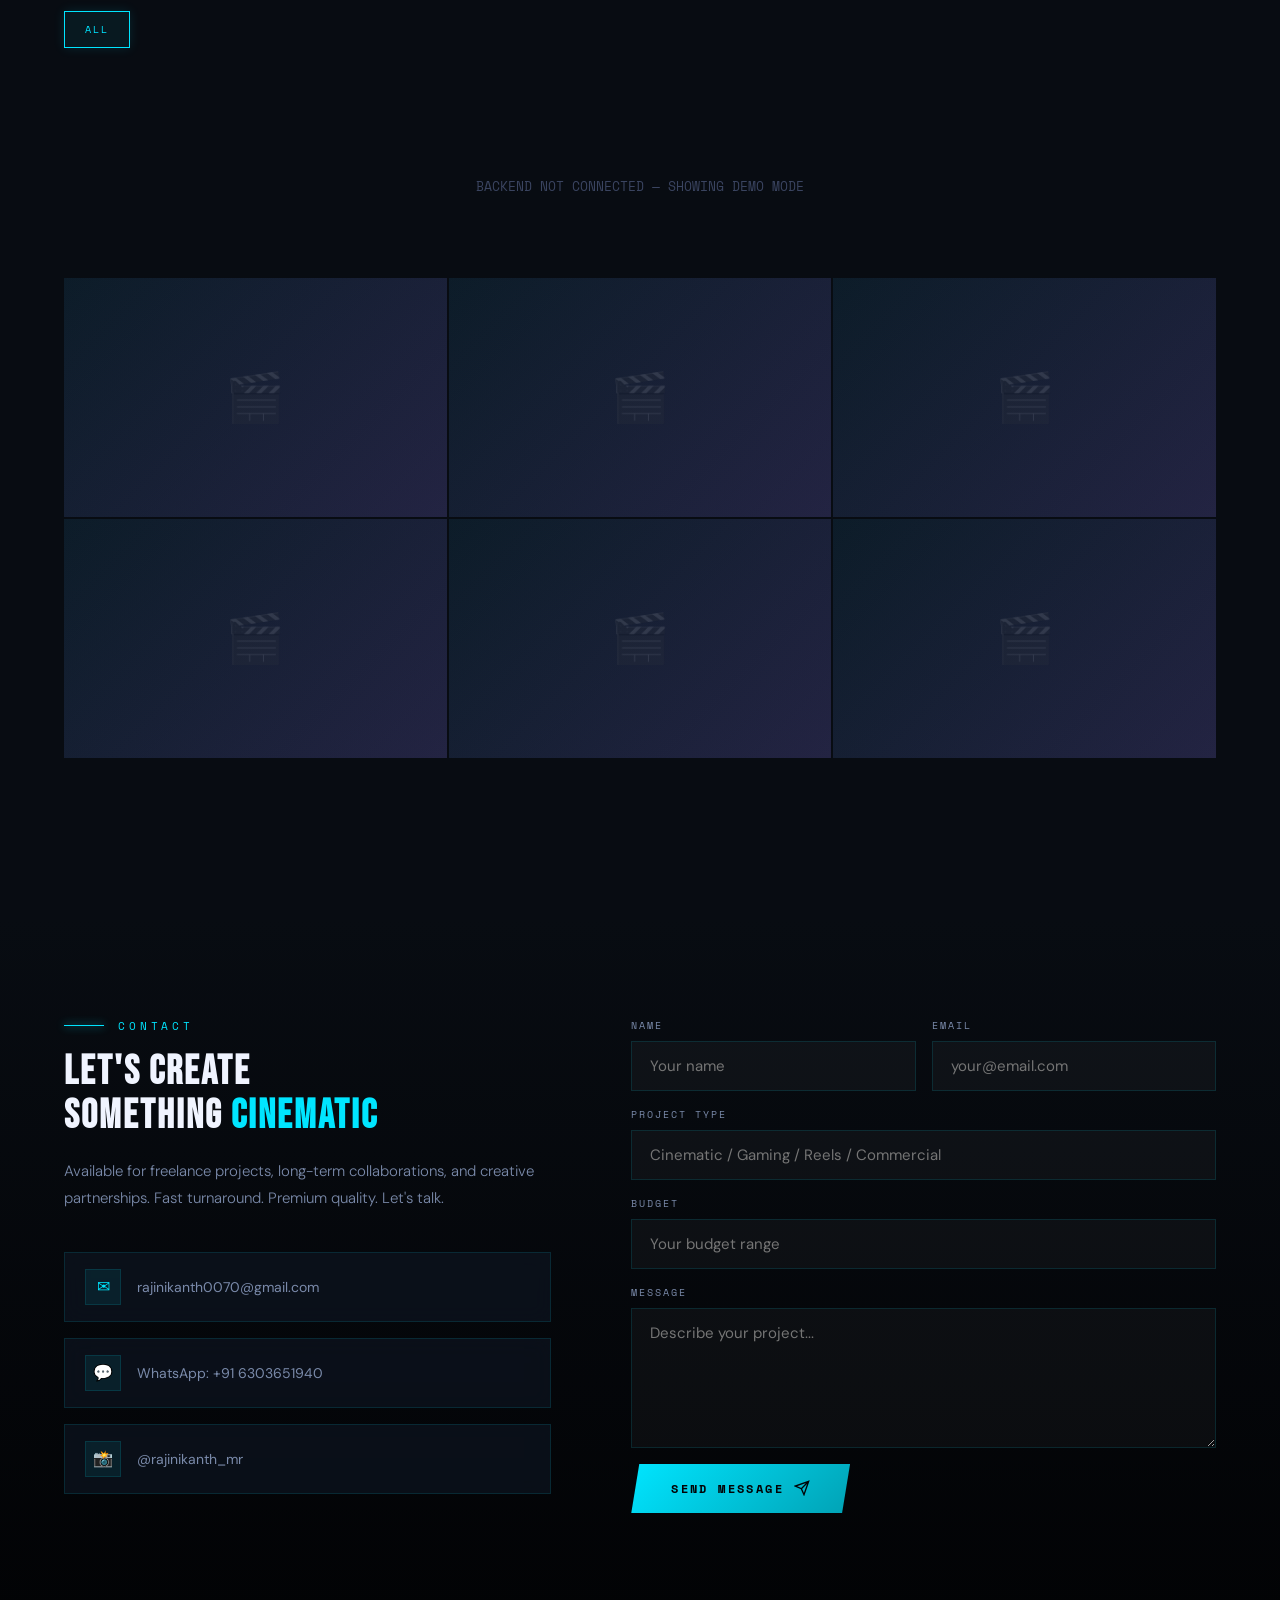
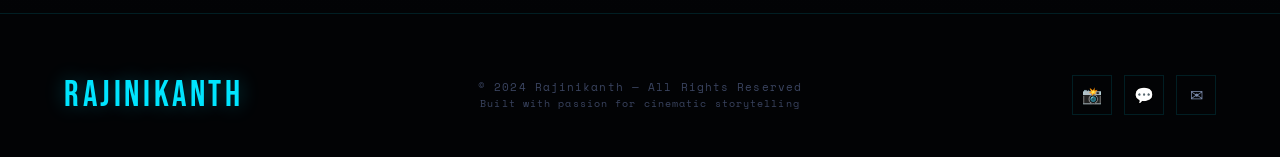
==== commit 61db0d2c: "Update profile picture" ====
--- a/index.html
+++ b/index.html
@@ -110,7 +110,7 @@
       <div class="about-visual reveal">
         <div class="about-img-frame">
           <div class="about-placeholder">
-    <img src="assets/client.jpeg" alt="Rajinikanth"
+    <img src="assets/rajinikanth.jpeg" alt="Rajinikanth"
          class="about-client-image"></div>
           </div>
         </div>
